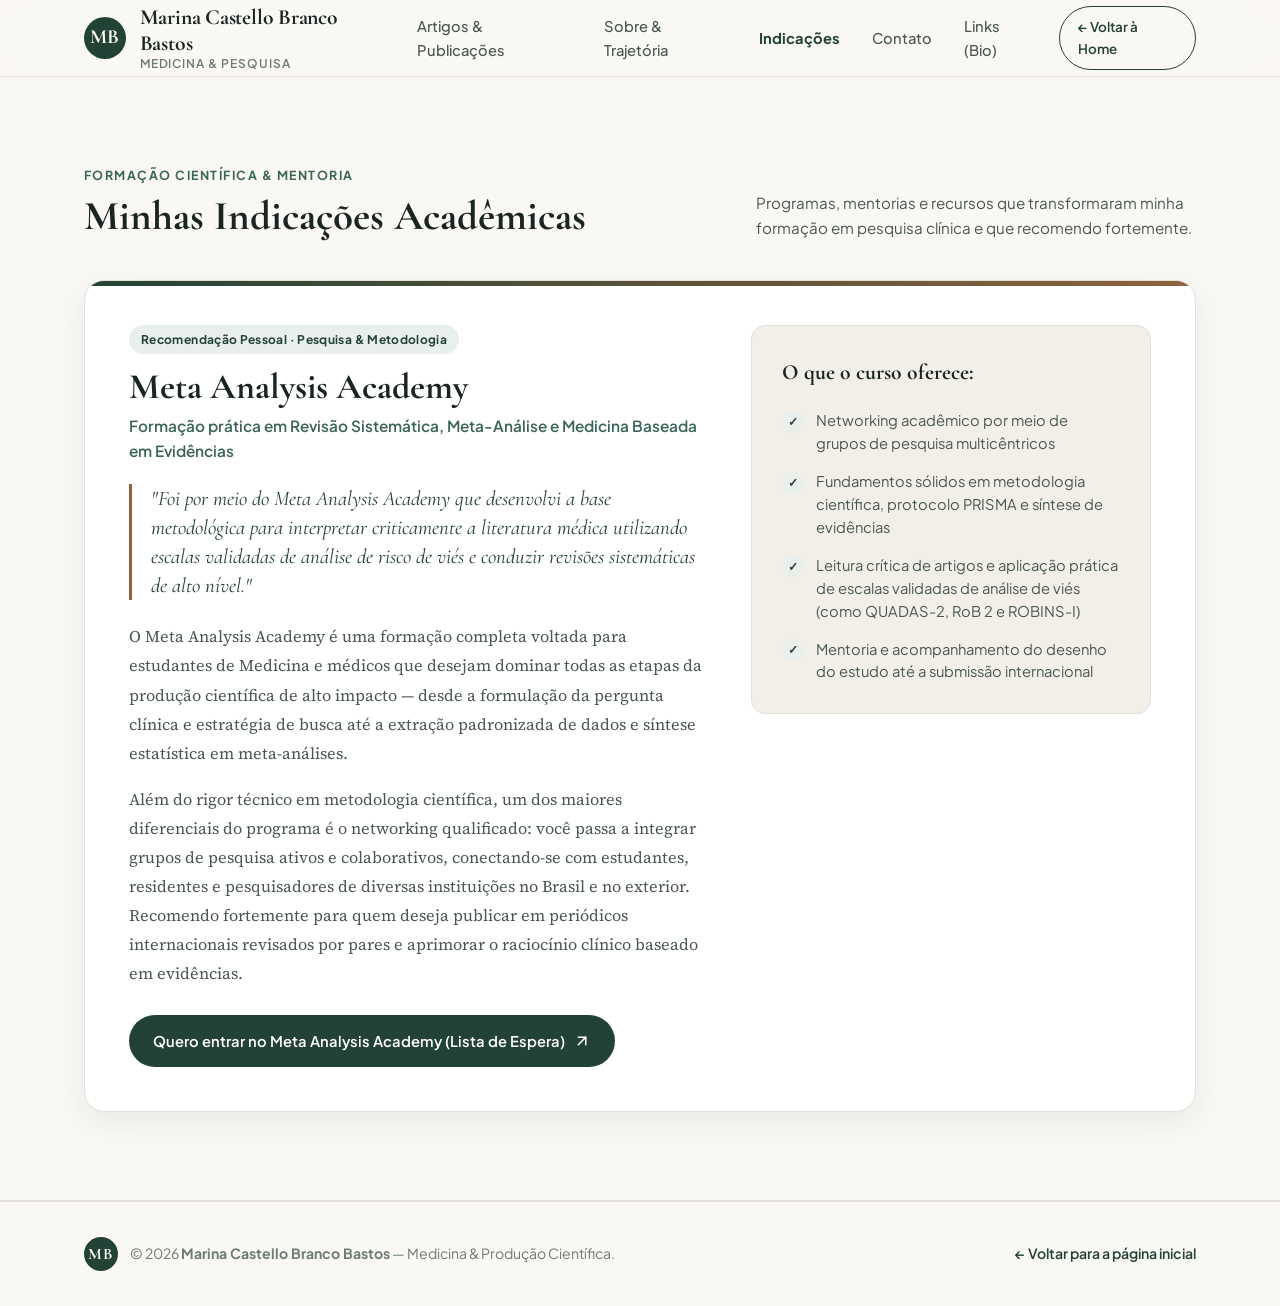
==== indicacoes.html @ cb15e03b "Adiciona Meta Analysis Academy no Linktree e aba de Indicacoes no site" ====
<!DOCTYPE html>
<html lang="pt-BR">
<head>
  <meta charset="UTF-8" />
  <meta name="viewport" content="width=device-width, initial-scale=1.0" />
  <title>Indicações Acadêmicas — Marina Castello Branco Bastos</title>
  <meta name="description" content="Indicações de cursos, grupos de pesquisa e formação em metodologia científica e meta-análise por Marina Castello Branco Bastos." />

  <link rel="preconnect" href="https://fonts.googleapis.com">
  <link rel="preconnect" href="https://fonts.gstatic.com" crossorigin>
  <link href="https://fonts.googleapis.com/css2?family=Cormorant+Garamond:ital,wght@0,500;0,600;0,700;1,400;1,600&family=Plus+Jakarta+Sans:wght@400;500;600;700&family=Source+Serif+4:ital,opsz,wght@0,8..60,400;0,8..60,600;1,8..60,400&display=swap" rel="stylesheet">

  <link rel="stylesheet" href="styles.css" />
</head>
<body>

  <!-- Barra de Navegação -->
  <header class="site-header" id="topo">
    <div class="container header-inner">
      <a href="index.html" class="brand" aria-label="Voltar ao Início">
        <span class="brand-monogram">MB</span>
        <div class="brand-text">
          <span class="brand-name">Marina Castello Branco Bastos</span>
          <span class="brand-role">Medicina & Pesquisa</span>
        </div>
      </a>

      <nav class="main-nav" aria-label="Navegação Principal">
        <a href="index.html#artigos" class="nav-link">Artigos & Publicações</a>
        <a href="index.html#sobre" class="nav-link">Sobre & Trajetória</a>
        <a href="indicacoes.html" class="nav-link" style="color: var(--accent-primary); font-weight: 700;">Indicações</a>
        <a href="index.html#contato" class="nav-link">Contato</a>
        <a href="links.html" class="nav-link">Links (Bio)</a>
      </nav>

      <div class="header-actions">
        <a href="index.html" class="btn btn-outline btn-sm">← Voltar à Home</a>
      </div>
    </div>
  </header>

  <main>
    <section class="recommendations-section section-padding" id="indicacoes">
      <div class="container">
        <div class="section-header">
          <div>
            <span class="section-kicker">Formação Científica & Mentoria</span>
            <h1 class="section-title">Minhas Indicações Acadêmicas</h1>
          </div>
          <p class="section-subtitle">
            Programas, mentorias e recursos que transformaram minha formação em pesquisa clínica e que recomendo fortemente.
          </p>
        </div>

        <div class="recommendations-list" id="lista-indicacoes">
          <!-- Preenchido via script.js -->
        </div>
      </div>
    </section>
  </main>

  <footer class="site-footer">
    <div class="container footer-inner">
      <div class="footer-left">
        <span class="brand-monogram brand-monogram-sm">MB</span>
        <p>© <span id="ano-atual">2026</span> <strong id="footer-nome">Marina Castello Branco Bastos</strong> — Medicina & Produção Científica.</p>
      </div>
      <div class="footer-right">
        <a href="index.html" class="back-to-top">← Voltar para a página inicial</a>
      </div>
    </div>
  </footer>

  <script src="dados.js"></script>
  <script src="script.js"></script>
</body>
</html>
---- styles.css ----
/* ============================================================================
   ESTILOS EDITORIAIS & ACADÊMICOS — MARINA BASTOS (MEDICINA)
   Paleta: Off-white papel, Verde-Sálvia Profundo, Bronze Suave e Tinta Carvão
   ============================================================================ */

:root {
  --bg-primary: #FAF8F5;
  --bg-secondary: #F2EFE9;
  --bg-card: #FFFFFF;
  --bg-accent-soft: #E9F0EC;

  --text-primary: #1A2420;
  --text-secondary: #4A5751;
  --text-muted: #6E7B75;

  --accent-primary: #234236;
  --accent-primary-hover: #182F26;
  --accent-sage: #3B6655;
  --accent-bronze: #8E633D;

  --border-subtle: #E3DFD7;
  --border-strong: #CEC8BC;

  --shadow-sm: 0 2px 8px rgba(26, 36, 32, 0.04);
  --shadow-md: 0 10px 30px rgba(26, 36, 32, 0.07);
  --shadow-lg: 0 20px 50px rgba(26, 36, 32, 0.12);

  --font-display: 'Cormorant Garamond', Georgia, serif;
  --font-serif: 'Source Serif 4', Georgia, serif;
  --font-sans: 'Plus Jakarta Sans', -apple-system, BlinkMacSystemFont, sans-serif;

  --radius-sm: 8px;
  --radius-md: 14px;
  --radius-lg: 20px;
}

* {
  box-sizing: border-box;
  margin: 0;
  padding: 0;
}

html {
  scroll-behavior: smooth;
  font-size: 16px;
}

body {
  background-color: var(--bg-primary);
  color: var(--text-primary);
  font-family: var(--font-sans);
  line-height: 1.65;
  -webkit-font-smoothing: antialiased;
}

.container {
  width: 100%;
  max-width: 1160px;
  margin: 0 auto;
  padding: 0 1.5rem;
}

.section-padding {
  padding: 5.5rem 0;
}

/* ============================================================================
   CABEÇALHO E NAVEGAÇÃO
   ============================================================================ */
.site-header {
  position: sticky;
  top: 0;
  z-index: 100;
  background: rgba(250, 248, 245, 0.88);
  backdrop-filter: blur(12px);
  border-bottom: 1px solid var(--border-subtle);
}

.header-inner {
  display: flex;
  align-items: center;
  justify-content: space-between;
  height: 76px;
  gap: 1.5rem;
}

.brand {
  display: flex;
  align-items: center;
  gap: 0.85rem;
  text-decoration: none;
  color: var(--text-primary);
}

.brand-monogram {
  width: 42px;
  height: 42px;
  border-radius: 50%;
  background-color: var(--accent-primary);
  color: #FAF8F5;
  font-family: var(--font-display);
  font-weight: 700;
  font-size: 1.25rem;
  letter-spacing: 0.04em;
  display: inline-flex;
  align-items: center;
  justify-content: center;
  flex-shrink: 0;
}

.brand-monogram-sm {
  width: 34px;
  height: 34px;
  font-size: 1rem;
}

.brand-text {
  display: flex;
  flex-direction: column;
  line-height: 1.2;
}

.brand-name {
  font-family: var(--font-display);
  font-size: 1.35rem;
  font-weight: 700;
  letter-spacing: -0.01em;
}

.brand-role {
  font-size: 0.75rem;
  text-transform: uppercase;
  letter-spacing: 0.08em;
  color: var(--text-muted);
  font-weight: 600;
}

.main-nav {
  display: flex;
  align-items: center;
  gap: 2rem;
}

.nav-link {
  text-decoration: none;
  color: var(--text-secondary);
  font-size: 0.92rem;
  font-weight: 500;
  transition: color 0.2s ease;
}

.nav-link:hover {
  color: var(--accent-primary);
}

/* ============================================================================
   BOTÕES
   ============================================================================ */
.btn {
  display: inline-flex;
  align-items: center;
  justify-content: center;
  gap: 0.5rem;
  font-family: var(--font-sans);
  font-size: 0.92rem;
  font-weight: 600;
  text-decoration: none;
  padding: 0.8rem 1.45rem;
  border-radius: 999px;
  transition: all 0.22s ease;
  cursor: pointer;
  border: 1px solid transparent;
}

.btn-sm {
  padding: 0.55rem 1.1rem;
  font-size: 0.84rem;
}

.btn-primary {
  background-color: var(--accent-primary);
  color: #FFFFFF;
}

.btn-primary:hover {
  background-color: var(--accent-primary-hover);
  transform: translateY(-1px);
  box-shadow: var(--shadow-sm);
}

.btn-secondary {
  background-color: var(--bg-secondary);
  color: var(--text-primary);
  border-color: var(--border-subtle);
}

.btn-secondary:hover {
  background-color: #E7E2D8;
}

.btn-outline {
  background-color: transparent;
  color: var(--accent-primary);
  border-color: var(--accent-primary);
}

.btn-outline:hover {
  background-color: var(--accent-primary);
  color: #FFFFFF;
}

/* ============================================================================
   SEÇÃO HERO
   ============================================================================ */
.hero-section {
  padding: 4.5rem 0 5rem;
  border-bottom: 1px solid var(--border-subtle);
  background: radial-gradient(circle at 85% 15%, rgba(59, 102, 85, 0.06) 0%, transparent 55%);
}

.hero-grid {
  display: grid;
  grid-template-columns: 1.2fr 0.95fr;
  gap: 3.5rem;
  align-items: center;
}

.eyebrow-badge {
  display: inline-flex;
  align-items: center;
  gap: 0.55rem;
  padding: 0.4rem 0.9rem;
  background-color: var(--bg-accent-soft);
  color: var(--accent-primary);
  border-radius: 999px;
  font-size: 0.8rem;
  font-weight: 600;
  letter-spacing: 0.03em;
  margin-bottom: 1.4rem;
}

.eyebrow-dot {
  width: 7px;
  height: 7px;
  border-radius: 50%;
  background-color: var(--accent-sage);
}

.hero-title {
  font-family: var(--font-display);
  font-size: clamp(2.5rem, 4.5vw, 3.7rem);
  font-weight: 600;
  line-height: 1.1;
  letter-spacing: -0.02em;
  color: var(--text-primary);
  margin-bottom: 1.35rem;
}

.serif-italic {
  font-style: italic;
  font-weight: 500;
  color: var(--accent-sage);
}

.hero-lead {
  font-family: var(--font-serif);
  font-size: 1.12rem;
  color: var(--text-secondary);
  line-height: 1.75;
  max-width: 600px;
  margin-bottom: 2rem;
}

.hero-cta-group {
  display: flex;
  flex-wrap: wrap;
  gap: 0.9rem;
  margin-bottom: 2.2rem;
}

.hero-quick-links {
  display: flex;
  flex-wrap: wrap;
  align-items: center;
  gap: 1.25rem;
  padding-top: 1.4rem;
  border-top: 1px solid var(--border-subtle);
}

.quick-link-item {
  display: inline-flex;
  align-items: center;
  gap: 0.4rem;
  font-size: 0.85rem;
  font-weight: 600;
  color: var(--text-secondary);
  text-decoration: none;
  transition: color 0.2s ease;
}

.quick-link-item:hover {
  color: var(--accent-primary);
}

/* Card de Artigo em Destaque no Hero */
.featured-card {
  background-color: var(--bg-card);
  border: 1px solid var(--border-subtle);
  border-radius: var(--radius-lg);
  padding: 2.1rem;
  box-shadow: var(--shadow-md);
  position: relative;
  overflow: hidden;
}

.featured-card::before {
  content: "";
  position: absolute;
  top: 0;
  left: 0;
  width: 100%;
  height: 5px;
  background: linear-gradient(90deg, var(--accent-primary), var(--accent-bronze));
}

.featured-label {
  display: inline-flex;
  align-items: center;
  gap: 0.4rem;
  font-size: 0.74rem;
  text-transform: uppercase;
  letter-spacing: 0.1em;
  font-weight: 700;
  color: var(--accent-bronze);
  margin-bottom: 0.85rem;
}

.featured-title {
  font-family: var(--font-display);
  font-size: 1.65rem;
  font-weight: 700;
  line-height: 1.25;
  color: var(--text-primary);
  margin-bottom: 0.8rem;
}

.featured-excerpt {
  font-size: 0.94rem;
  color: var(--text-secondary);
  line-height: 1.65;
  margin-bottom: 1.35rem;
}

.featured-meta {
  display: flex;
  align-items: center;
  justify-content: space-between;
  flex-wrap: wrap;
  gap: 0.75rem;
  padding-top: 1.1rem;
  border-top: 1px solid var(--border-subtle);
  font-size: 0.82rem;
  color: var(--text-muted);
}

/* ============================================================================
   SEÇÃO DE ARTIGOS & PUBLICAÇÕES
   ============================================================================ */
.section-header {
  display: flex;
  justify-content: space-between;
  align-items: flex-end;
  flex-wrap: wrap;
  gap: 1.5rem;
  margin-bottom: 2.5rem;
}

.section-kicker {
  display: block;
  font-size: 0.78rem;
  text-transform: uppercase;
  letter-spacing: 0.12em;
  font-weight: 700;
  color: var(--accent-sage);
  margin-bottom: 0.45rem;
}

.section-title {
  font-family: var(--font-display);
  font-size: clamp(2rem, 3.2vw, 2.65rem);
  font-weight: 700;
  line-height: 1.15;
  color: var(--text-primary);
}

.section-subtitle {
  max-width: 440px;
  font-size: 0.95rem;
  color: var(--text-secondary);
}

.articles-toolbar {
  display: flex;
  justify-content: space-between;
  align-items: center;
  flex-wrap: wrap;
  gap: 1rem;
  margin-bottom: 1.25rem;
  padding: 1rem 1.25rem;
  background-color: var(--bg-secondary);
  border-radius: var(--radius-md);
  border: 1px solid var(--border-subtle);
}

.category-filters {
  display: flex;
  flex-wrap: wrap;
  gap: 0.5rem;
}

.filter-btn {
  background: transparent;
  border: 1px solid transparent;
  padding: 0.48rem 1rem;
  border-radius: 999px;
  font-family: var(--font-sans);
  font-size: 0.85rem;
  font-weight: 600;
  color: var(--text-secondary);
  cursor: pointer;
  transition: all 0.2s ease;
}

.filter-btn:hover {
  color: var(--text-primary);
  background-color: rgba(255, 255, 255, 0.6);
}

.filter-btn.active {
  background-color: var(--accent-primary);
  color: #FFFFFF;
}

.search-box {
  position: relative;
  flex: 1;
  min-width: 240px;
  max-width: 340px;
}

.search-icon {
  position: absolute;
  left: 0.95rem;
  top: 50%;
  transform: translateY(-50%);
  color: var(--text-muted);
  pointer-events: none;
}

.search-box input {
  width: 100%;
  padding: 0.6rem 1rem 0.6rem 2.55rem;
  border-radius: 999px;
  border: 1px solid var(--border-strong);
  background-color: var(--bg-card);
  font-family: var(--font-sans);
  font-size: 0.88rem;
  color: var(--text-primary);
  outline: none;
  transition: border-color 0.2s ease, box-shadow 0.2s ease;
}

.search-box input:focus {
  border-color: var(--accent-primary);
  box-shadow: 0 0 0 3px rgba(35, 66, 54, 0.12);
}

.articles-meta-bar {
  font-size: 0.85rem;
  color: var(--text-muted);
  margin-bottom: 1.5rem;
  font-weight: 500;
}

.articles-grid {
  display: grid;
  grid-template-columns: repeat(auto-fill, minmax(330px, 1fr));
  gap: 1.75rem;
}

.article-card {
  background-color: var(--bg-card);
  border: 1px solid var(--border-subtle);
  border-radius: var(--radius-md);
  padding: 1.85rem;
  display: flex;
  flex-direction: column;
  justify-content: space-between;
  transition: transform 0.24s ease, box-shadow 0.24s ease, border-color 0.24s ease;
}

.article-card:hover {
  transform: translateY(-4px);
  box-shadow: var(--shadow-md);
  border-color: var(--border-strong);
}

.card-top-meta {
  display: flex;
  align-items: center;
  justify-content: space-between;
  gap: 0.75rem;
  margin-bottom: 1rem;
}

.badge-category {
  display: inline-block;
  padding: 0.28rem 0.75rem;
  border-radius: 999px;
  background-color: var(--bg-accent-soft);
  color: var(--accent-primary);
  font-size: 0.75rem;
  font-weight: 700;
  letter-spacing: 0.03em;
}

.card-date {
  font-size: 0.8rem;
  color: var(--text-muted);
  font-weight: 500;
}

.card-title {
  font-family: var(--font-display);
  font-size: 1.48rem;
  font-weight: 700;
  line-height: 1.28;
  color: var(--text-primary);
  margin-bottom: 0.65rem;
  cursor: pointer;
  transition: color 0.2s ease;
}

.card-title:hover {
  color: var(--accent-sage);
}

.card-venue {
  font-size: 0.8rem;
  font-weight: 600;
  color: var(--accent-bronze);
  margin-bottom: 0.8rem;
}

.card-summary {
  font-size: 0.92rem;
  color: var(--text-secondary);
  line-height: 1.65;
  margin-bottom: 1.25rem;
}

.card-keywords {
  display: flex;
  flex-wrap: wrap;
  gap: 0.4rem;
  margin-bottom: 1.4rem;
}

.keyword-tag {
  font-size: 0.74rem;
  padding: 0.2rem 0.6rem;
  background-color: var(--bg-primary);
  border: 1px solid var(--border-subtle);
  border-radius: 6px;
  color: var(--text-secondary);
}

.card-footer {
  display: flex;
  align-items: center;
  justify-content: space-between;
  padding-top: 1.1rem;
  border-top: 1px solid var(--border-subtle);
  gap: 0.75rem;
}

.btn-read-article {
  background: none;
  border: none;
  font-family: var(--font-sans);
  font-size: 0.88rem;
  font-weight: 700;
  color: var(--accent-primary);
  display: inline-flex;
  align-items: center;
  gap: 0.4rem;
  cursor: pointer;
  padding: 0;
  transition: gap 0.2s ease;
}

.btn-read-article:hover {
  gap: 0.65rem;
}

.empty-state {
  grid-column: 1 / -1;
  text-align: center;
  padding: 3.5rem 1.5rem;
  background-color: var(--bg-secondary);
  border-radius: var(--radius-md);
  color: var(--text-secondary);
}

/* ============================================================================
   SEÇÃO SOBRE MIM & TRAJETÓRIA
   ============================================================================ */
.about-section {
  background-color: var(--bg-secondary);
  border-top: 1px solid var(--border-subtle);
  border-bottom: 1px solid var(--border-subtle);
}

.about-grid {
  display: grid;
  grid-template-columns: 1.1fr 0.9fr;
  gap: 3.5rem;
  align-items: start;
}

.editorial-quote {
  font-family: var(--font-display);
  font-style: italic;
  font-size: 1.45rem;
  line-height: 1.4;
  color: var(--accent-primary);
  border-left: 3px solid var(--accent-bronze);
  padding-left: 1.2rem;
  margin: 1.5rem 0;
}

.about-text p {
  font-family: var(--font-serif);
  font-size: 1.04rem;
  color: var(--text-secondary);
  line-height: 1.8;
  margin-bottom: 1.15rem;
}

.interests-block {
  margin-top: 2rem;
}

.subsection-title {
  font-size: 0.85rem;
  text-transform: uppercase;
  letter-spacing: 0.08em;
  color: var(--text-muted);
  margin-bottom: 0.9rem;
}

.tags-cloud {
  display: flex;
  flex-wrap: wrap;
  gap: 0.55rem;
}

.interest-pill {
  padding: 0.45rem 0.95rem;
  background-color: var(--bg-card);
  border: 1px solid var(--border-subtle);
  border-radius: 999px;
  font-size: 0.85rem;
  font-weight: 600;
  color: var(--text-primary);
}

.timeline-card {
  background-color: var(--bg-card);
  border: 1px solid var(--border-subtle);
  border-radius: var(--radius-lg);
  padding: 2.2rem;
  box-shadow: var(--shadow-sm);
}

.timeline-heading {
  display: flex;
  align-items: center;
  gap: 0.65rem;
  font-family: var(--font-display);
  font-size: 1.55rem;
  font-weight: 700;
  margin-bottom: 1.75rem;
  color: var(--text-primary);
}

.timeline-list {
  display: flex;
  flex-direction: column;
  gap: 1.6rem;
  position: relative;
}

.timeline-item {
  position: relative;
  padding-left: 1.35rem;
  border-left: 2px solid var(--border-strong);
}

.timeline-period {
  display: inline-block;
  font-size: 0.75rem;
  font-weight: 700;
  text-transform: uppercase;
  letter-spacing: 0.08em;
  color: var(--accent-bronze);
  margin-bottom: 0.25rem;
}

.timeline-role {
  font-size: 1.05rem;
  font-weight: 700;
  color: var(--text-primary);
}

.timeline-inst {
  font-size: 0.86rem;
  font-weight: 600;
  color: var(--accent-sage);
  margin-bottom: 0.4rem;
}

.timeline-desc {
  font-size: 0.9rem;
  color: var(--text-secondary);
  line-height: 1.6;
}

/* ============================================================================
   SEÇÃO DE INDICAÇÕES ACADÊMICAS
   ============================================================================ */
.recommendations-section {
  background-color: var(--bg-primary);
  border-bottom: 1px solid var(--border-subtle);
}

.recommendation-card {
  background-color: var(--bg-card);
  border: 1px solid var(--border-subtle);
  border-radius: var(--radius-lg);
  padding: 2.75rem;
  box-shadow: var(--shadow-md);
  position: relative;
  overflow: hidden;
}

.recommendation-card::before {
  content: "";
  position: absolute;
  top: 0;
  left: 0;
  width: 100%;
  height: 5px;
  background: linear-gradient(90deg, var(--accent-primary), var(--accent-bronze));
}

.recommendation-grid {
  display: grid;
  grid-template-columns: 1.3fr 0.9fr;
  gap: 2.75rem;
  align-items: start;
}

.recommendation-title {
  font-family: var(--font-display);
  font-size: clamp(1.85rem, 2.8vw, 2.4rem);
  font-weight: 700;
  line-height: 1.15;
  color: var(--text-primary);
  margin: 0.75rem 0 0.35rem;
}

.recommendation-subtitle {
  font-size: 0.96rem;
  font-weight: 600;
  color: var(--accent-sage);
  margin-bottom: 1.25rem;
}

.recommendation-quote {
  font-size: 1.3rem;
  margin: 1.25rem 0 1.4rem;
}

.recommendation-prose p {
  font-family: var(--font-serif);
  font-size: 1.02rem;
  color: var(--text-secondary);
  line-height: 1.78;
  margin-bottom: 1.1rem;
}

.recommendation-cta {
  margin-top: 1.65rem;
}

.recommendation-highlights {
  background-color: var(--bg-secondary);
  border: 1px solid var(--border-subtle);
  border-radius: var(--radius-md);
  padding: 1.85rem;
}

.highlights-heading {
  font-family: var(--font-display);
  font-size: 1.35rem;
  font-weight: 700;
  color: var(--text-primary);
  margin-bottom: 1.15rem;
}

.highlights-list {
  list-style: none;
  display: flex;
  flex-direction: column;
  gap: 0.95rem;
}

.highlight-item {
  display: flex;
  align-items: flex-start;
  gap: 0.75rem;
  font-size: 0.92rem;
  color: var(--text-secondary);
  line-height: 1.55;
}

.highlight-check {
  width: 22px;
  height: 22px;
  border-radius: 50%;
  background-color: var(--bg-accent-soft);
  color: var(--accent-primary);
  font-size: 0.78rem;
  font-weight: 700;
  display: inline-flex;
  align-items: center;
  justify-content: center;
  flex-shrink: 0;
  margin-top: 0.1rem;
}

/* ============================================================================
   SEÇÃO DE CONTATO
   ============================================================================ */
.contact-box {
  background-color: var(--accent-primary);
  color: #FAF8F5;
  border-radius: var(--radius-lg);
  padding: 3.5rem;
  display: grid;
  grid-template-columns: 1.1fr 0.9fr;
  gap: 2.5rem;
  align-items: center;
}

.contact-box .section-kicker {
  color: #B8D4C8;
}

.contact-box .section-title {
  color: #FFFFFF;
  margin-bottom: 1rem;
}

.contact-description {
  color: #DCE8E2;
  font-size: 1rem;
  line-height: 1.7;
}

.contact-links-grid {
  display: grid;
  grid-template-columns: repeat(auto-fit, minmax(180px, 1fr));
  gap: 0.9rem;
}

.contact-card-link {
  display: flex;
  flex-direction: column;
  padding: 1.15rem 1.25rem;
  background-color: rgba(255, 255, 255, 0.08);
  border: 1px solid rgba(255, 255, 255, 0.16);
  border-radius: var(--radius-sm);
  color: #FFFFFF;
  text-decoration: none;
  transition: background-color 0.2s ease, transform 0.2s ease;
}

.contact-card-link:hover {
  background-color: rgba(255, 255, 255, 0.15);
  transform: translateY(-2px);
}

.contact-card-label {
  font-size: 0.75rem;
  text-transform: uppercase;
  letter-spacing: 0.08em;
  color: #B8D4C8;
  margin-bottom: 0.25rem;
}

.contact-card-value {
  font-size: 0.95rem;
  font-weight: 600;
}

/* ============================================================================
   RODAPÉ
   ============================================================================ */
.site-footer {
  padding: 2.2rem 0;
  border-top: 1px solid var(--border-subtle);
  font-size: 0.88rem;
  color: var(--text-muted);
}

.footer-inner {
  display: flex;
  align-items: center;
  justify-content: space-between;
  flex-wrap: wrap;
  gap: 1rem;
}

.footer-left {
  display: flex;
  align-items: center;
  gap: 0.75rem;
}

.back-to-top {
  color: var(--accent-primary);
  text-decoration: none;
  font-weight: 600;
}

/* ============================================================================
   MODAL DE LEITURA DO ARTIGO
   ============================================================================ */
.article-modal-backdrop {
  position: fixed;
  inset: 0;
  z-index: 200;
  background-color: rgba(20, 28, 25, 0.62);
  backdrop-filter: blur(5px);
  display: flex;
  align-items: center;
  justify-content: center;
  padding: 1.5rem;
  opacity: 0;
  pointer-events: none;
  transition: opacity 0.25s ease;
}

.article-modal-backdrop.open {
  opacity: 1;
  pointer-events: auto;
}

.article-modal-container {
  background-color: var(--bg-primary);
  width: 100%;
  max-width: 820px;
  max-height: 90vh;
  border-radius: var(--radius-lg);
  box-shadow: var(--shadow-lg);
  border: 1px solid var(--border-subtle);
  display: flex;
  flex-direction: column;
  overflow: hidden;
}

.modal-topbar {
  display: flex;
  align-items: center;
  justify-content: space-between;
  padding: 1rem 1.75rem;
  background-color: var(--bg-card);
  border-bottom: 1px solid var(--border-subtle);
  gap: 1rem;
}

.modal-topbar-meta {
  display: flex;
  align-items: center;
  gap: 0.75rem;
}

.modal-reading-time {
  font-size: 0.82rem;
  color: var(--text-muted);
}

.modal-topbar-actions {
  display: flex;
  align-items: center;
  gap: 0.5rem;
}

.btn-icon-action {
  display: inline-flex;
  align-items: center;
  gap: 0.4rem;
  padding: 0.45rem 0.85rem;
  border-radius: 6px;
  border: 1px solid var(--border-subtle);
  background-color: var(--bg-primary);
  color: var(--text-secondary);
  font-family: var(--font-sans);
  font-size: 0.8rem;
  font-weight: 600;
  cursor: pointer;
  transition: all 0.2s ease;
}

.btn-icon-action:hover {
  border-color: var(--accent-primary);
  color: var(--accent-primary);
}

.btn-close-modal {
  width: 34px;
  height: 34px;
  border-radius: 50%;
  border: none;
  background-color: var(--bg-secondary);
  color: var(--text-primary);
  font-size: 1rem;
  cursor: pointer;
  display: inline-flex;
  align-items: center;
  justify-content: center;
}

.btn-close-modal:hover {
  background-color: #E2DDD3;
}

.modal-article-body {
  padding: 2.5rem 3rem;
  overflow-y: auto;
}

.modal-journal {
  font-size: 0.82rem;
  text-transform: uppercase;
  letter-spacing: 0.08em;
  font-weight: 700;
  color: var(--accent-bronze);
  margin-bottom: 0.5rem;
}

.modal-title {
  font-family: var(--font-display);
  font-size: clamp(1.8rem, 3vw, 2.35rem);
  font-weight: 700;
  line-height: 1.2;
  color: var(--text-primary);
  margin-bottom: 0.75rem;
}

.modal-authors {
  font-size: 0.92rem;
  font-weight: 600;
  color: var(--accent-sage);
  margin-bottom: 1rem;
}

.modal-keywords {
  display: flex;
  flex-wrap: wrap;
  gap: 0.4rem;
  margin-bottom: 1.75rem;
}

.modal-abstract-box {
  background-color: var(--bg-secondary);
  border-left: 3px solid var(--accent-primary);
  padding: 1.15rem 1.35rem;
  border-radius: 0 var(--radius-sm) var(--radius-sm) 0;
  margin-bottom: 2rem;
  font-size: 0.93rem;
  color: var(--text-secondary);
}

.modal-abstract-box strong {
  display: block;
  text-transform: uppercase;
  font-size: 0.75rem;
  letter-spacing: 0.08em;
  color: var(--text-primary);
  margin-bottom: 0.35rem;
}

.modal-content-prose {
  font-family: var(--font-serif);
  font-size: 1.08rem;
  line-height: 1.85;
  color: var(--text-primary);
}

.modal-content-prose h3 {
  font-family: var(--font-display);
  font-size: 1.55rem;
  font-weight: 700;
  color: var(--text-primary);
  margin: 1.85rem 0 0.65rem;
}

.modal-content-prose p {
  margin-bottom: 1.15rem;
}

.modal-content-prose ul {
  margin: 0.75rem 0 1.25rem 1.5rem;
}

.modal-content-prose li {
  margin-bottom: 0.5rem;
}

.modal-content-prose blockquote {
  font-family: var(--font-display);
  font-style: italic;
  font-size: 1.35rem;
  line-height: 1.45;
  color: var(--accent-primary);
  border-left: 3px solid var(--accent-bronze);
  padding-left: 1.2rem;
  margin: 1.6rem 0;
}

.modal-article-footer {
  margin-top: 2.5rem;
  padding-top: 1.5rem;
  border-top: 1px solid var(--border-subtle);
}

.citation-box {
  background-color: var(--bg-card);
  border: 1px solid var(--border-subtle);
  border-radius: var(--radius-sm);
  padding: 1rem 1.25rem;
  margin-bottom: 1rem;
}

.citation-label {
  display: block;
  font-size: 0.74rem;
  text-transform: uppercase;
  letter-spacing: 0.08em;
  font-weight: 700;
  color: var(--text-muted);
  margin-bottom: 0.3rem;
}

.citation-text {
  font-size: 0.86rem;
  color: var(--text-secondary);
  font-family: var(--font-serif);
}

/* ============================================================================
   RESPONSIVIDADE
   ============================================================================ */
@media (max-width: 920px) {
  .hero-grid,
  .about-grid,
  .recommendation-grid,
  .contact-box {
    grid-template-columns: 1fr;
    gap: 2.25rem;
  }

  .recommendation-card {
    padding: 1.85rem 1.5rem;
  }

  .main-nav {
    display: none;
  }

  .contact-box {
    padding: 2.25rem 1.75rem;
  }

  .modal-article-body {
    padding: 1.75rem 1.5rem;
  }
}

@media print {
  body * {
    visibility: hidden;
  }
  .article-modal-backdrop,
  .article-modal-container,
  .modal-article-body,
  .modal-article-body * {
    visibility: visible;
  }
  .article-modal-backdrop {
    position: absolute;
    inset: 0;
    background: #FFFFFF;
    padding: 0;
  }
  .article-modal-container {
    max-height: none;
    box-shadow: none;
    border: none;
  }
  .modal-topbar {
    display: none;
  }
}
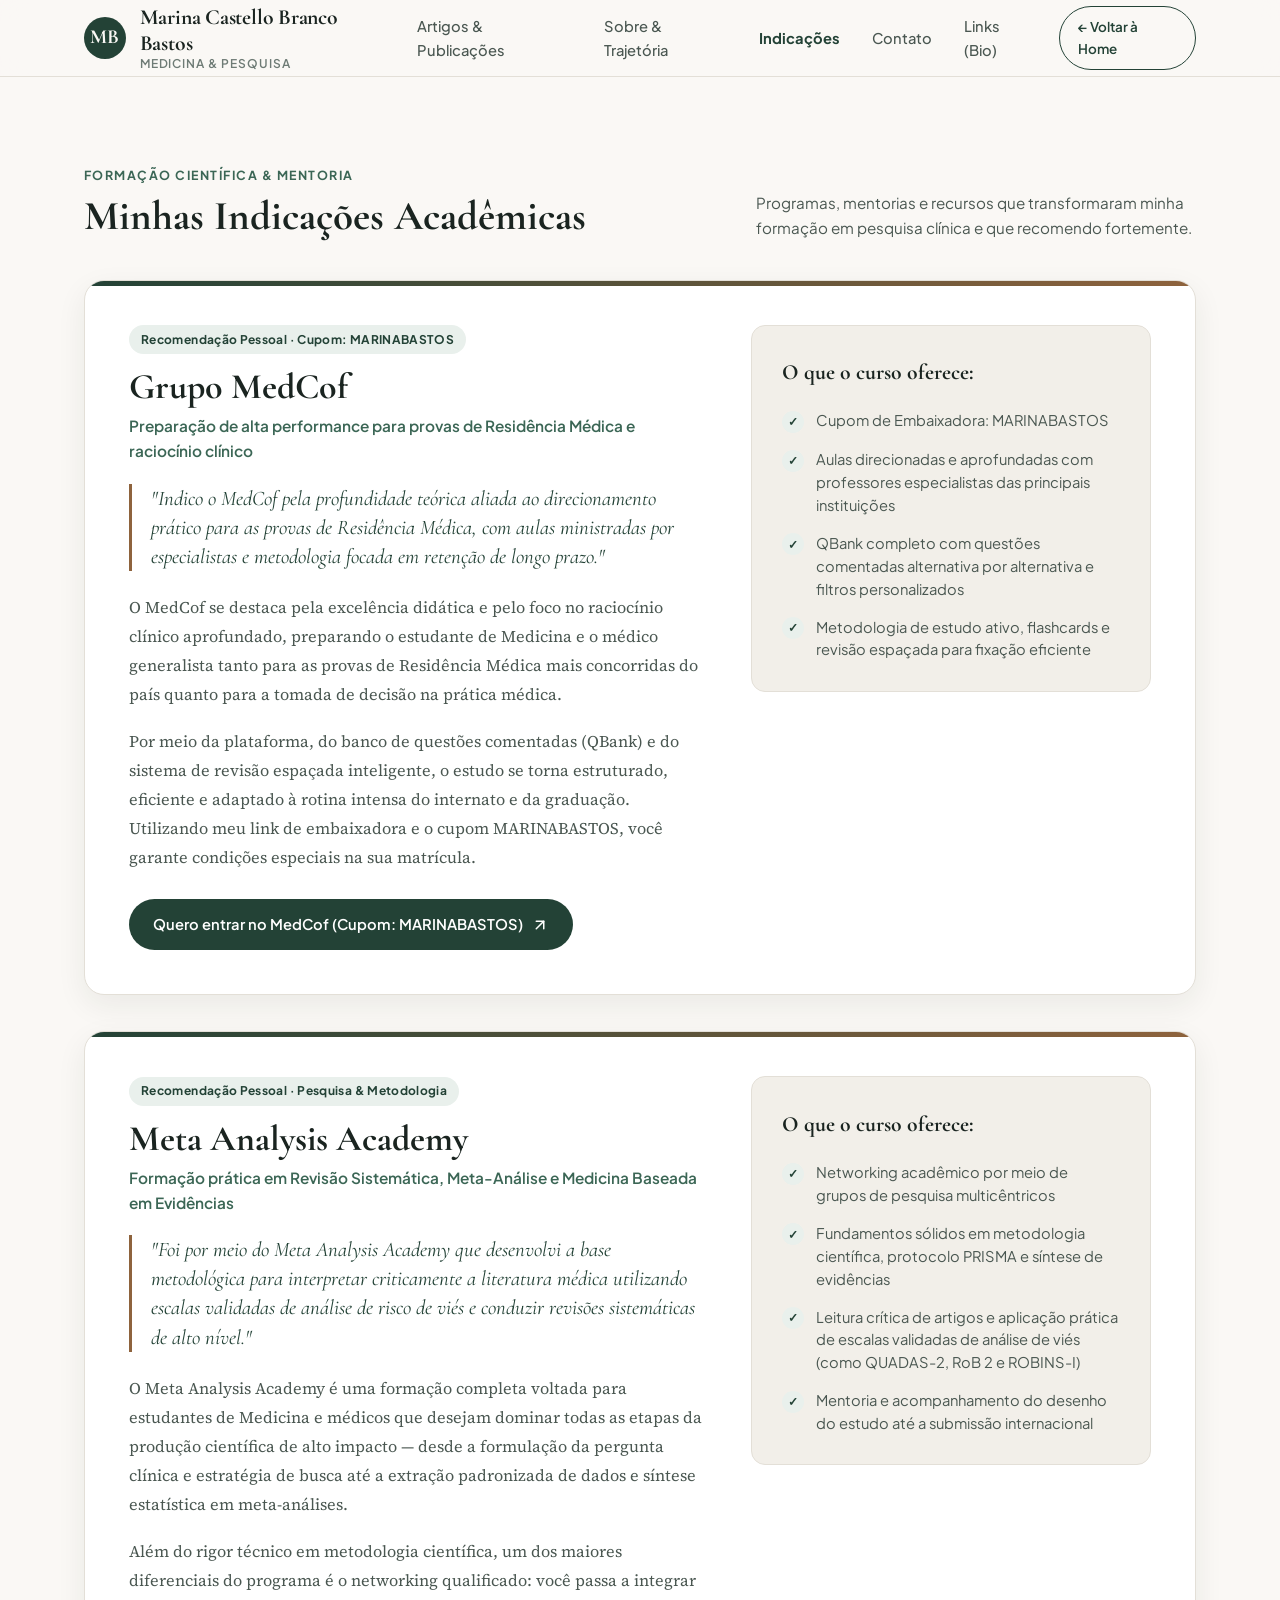
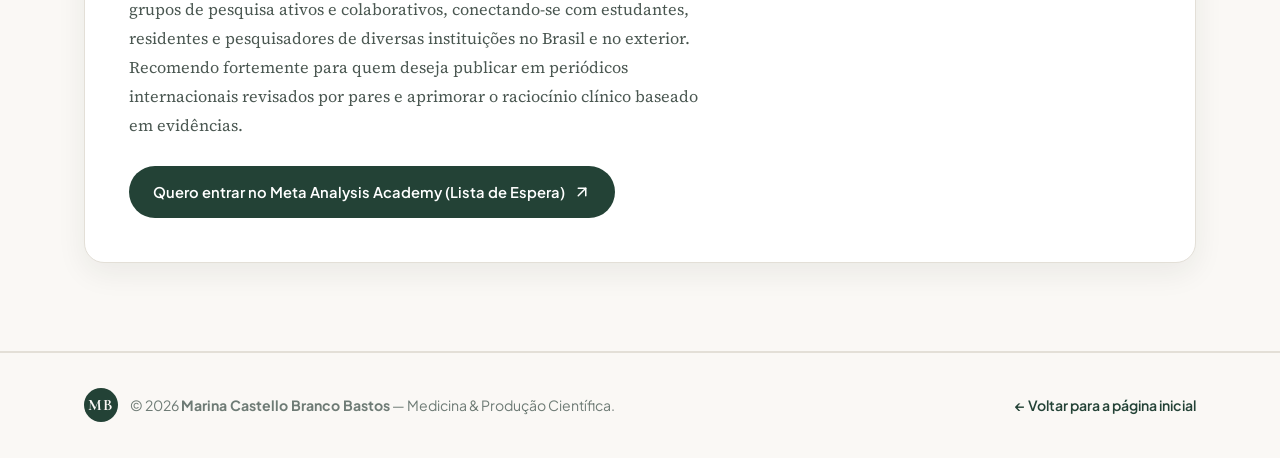
==== commit 8492e3e2: "Forca atualizacao de cache (cache-busting) no dados.js, script.js e index.html" ====
--- a/indicacoes.html
+++ b/indicacoes.html
@@ -10,7 +10,7 @@
   <link rel="preconnect" href="https://fonts.gstatic.com" crossorigin>
   <link href="https://fonts.googleapis.com/css2?family=Cormorant+Garamond:ital,wght@0,500;0,600;0,700;1,400;1,600&family=Plus+Jakarta+Sans:wght@400;500;600;700&family=Source+Serif+4:ital,opsz,wght@0,8..60,400;0,8..60,600;1,8..60,400&display=swap" rel="stylesheet">
 
-  <link rel="stylesheet" href="styles.css" />
+  <link rel="stylesheet" href="styles.css?v=20261112b" />
 </head>
 <body>
 
@@ -71,7 +71,7 @@
     </div>
   </footer>
 
-  <script src="dados.js"></script>
-  <script src="script.js"></script>
+  <script src="dados.js?v=20261112b"></script>
+  <script src="script.js?v=20261112b"></script>
 </body>
 </html>
--- a/styles.css
+++ b/styles.css
@@ -742,6 +742,12 @@
 .recommendations-section {
   background-color: var(--bg-primary);
   border-bottom: 1px solid var(--border-subtle);
+}
+
+.recommendations-list {
+  display: flex;
+  flex-direction: column;
+  gap: 2.25rem;
 }
 
 .recommendation-card {
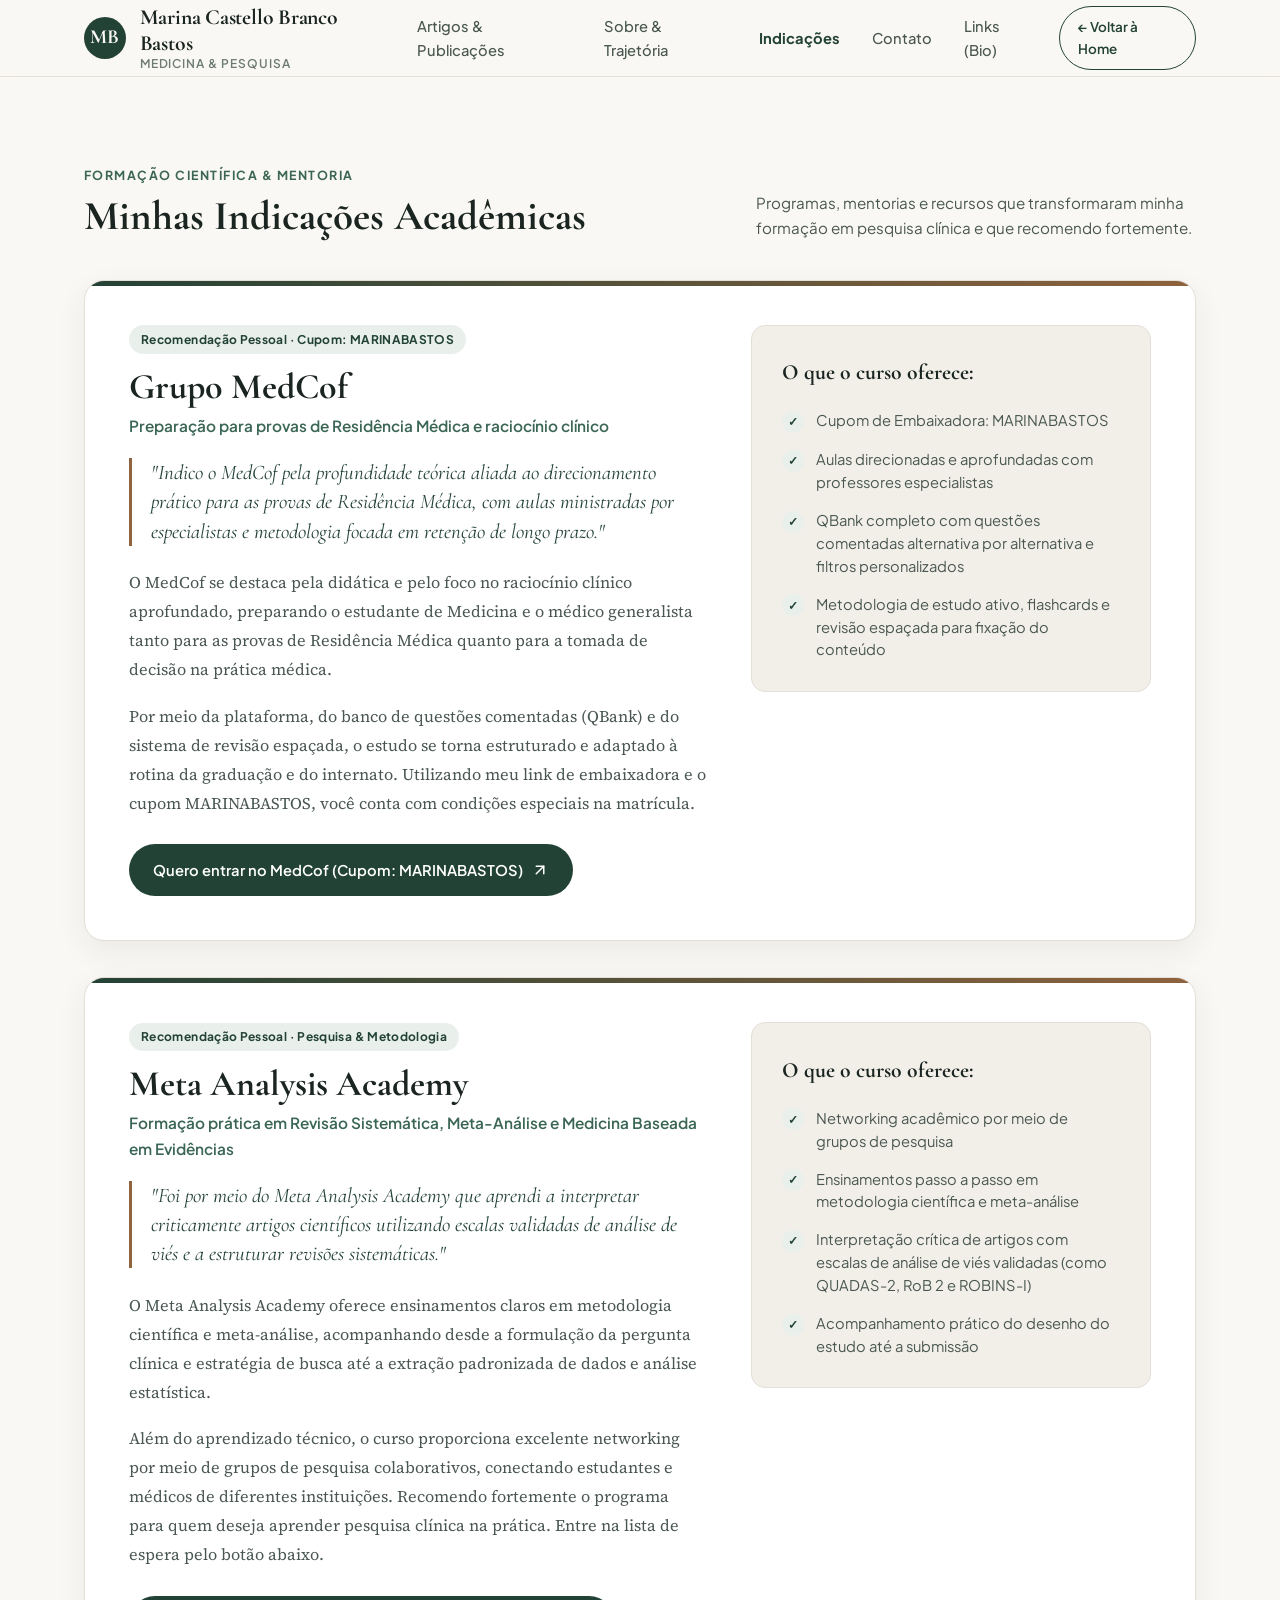
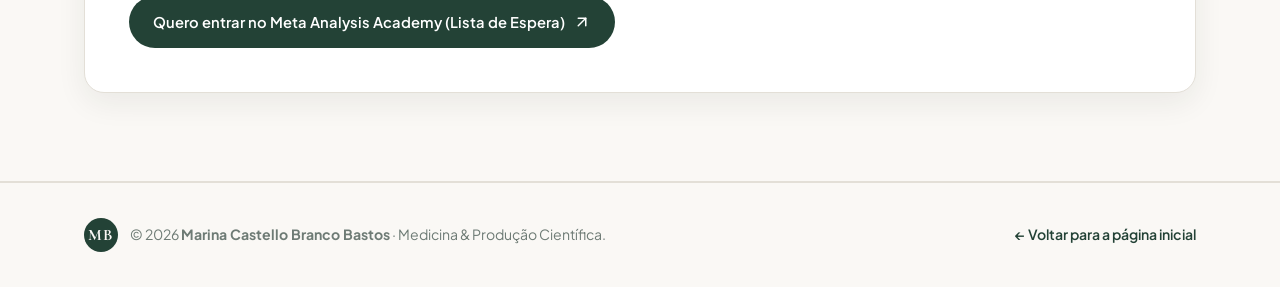
==== commit 85381b3c: "Remove travessoes de todo o site e torna o texto sobre Portugal e Australia mais sobrio e natural" ====
--- a/indicacoes.html
+++ b/indicacoes.html
@@ -3,14 +3,14 @@
 <head>
   <meta charset="UTF-8" />
   <meta name="viewport" content="width=device-width, initial-scale=1.0" />
-  <title>Indicações Acadêmicas — Marina Castello Branco Bastos</title>
+  <title>Indicações Acadêmicas | Marina Castello Branco Bastos</title>
   <meta name="description" content="Indicações de cursos, grupos de pesquisa e formação em metodologia científica e meta-análise por Marina Castello Branco Bastos." />
 
   <link rel="preconnect" href="https://fonts.googleapis.com">
   <link rel="preconnect" href="https://fonts.gstatic.com" crossorigin>
   <link href="https://fonts.googleapis.com/css2?family=Cormorant+Garamond:ital,wght@0,500;0,600;0,700;1,400;1,600&family=Plus+Jakarta+Sans:wght@400;500;600;700&family=Source+Serif+4:ital,opsz,wght@0,8..60,400;0,8..60,600;1,8..60,400&display=swap" rel="stylesheet">
 
-  <link rel="stylesheet" href="styles.css?v=20261112b" />
+  <link rel="stylesheet" href="styles.css?v=20261112c" />
 </head>
 <body>
 
@@ -63,7 +63,7 @@
     <div class="container footer-inner">
       <div class="footer-left">
         <span class="brand-monogram brand-monogram-sm">MB</span>
-        <p>© <span id="ano-atual">2026</span> <strong id="footer-nome">Marina Castello Branco Bastos</strong> — Medicina & Produção Científica.</p>
+        <p>© <span id="ano-atual">2026</span> <strong id="footer-nome">Marina Castello Branco Bastos</strong> · Medicina & Produção Científica.</p>
       </div>
       <div class="footer-right">
         <a href="index.html" class="back-to-top">← Voltar para a página inicial</a>
@@ -71,7 +71,7 @@
     </div>
   </footer>
 
-  <script src="dados.js?v=20261112b"></script>
-  <script src="script.js?v=20261112b"></script>
+  <script src="dados.js?v=20261112c"></script>
+  <script src="script.js?v=20261112c"></script>
 </body>
 </html>
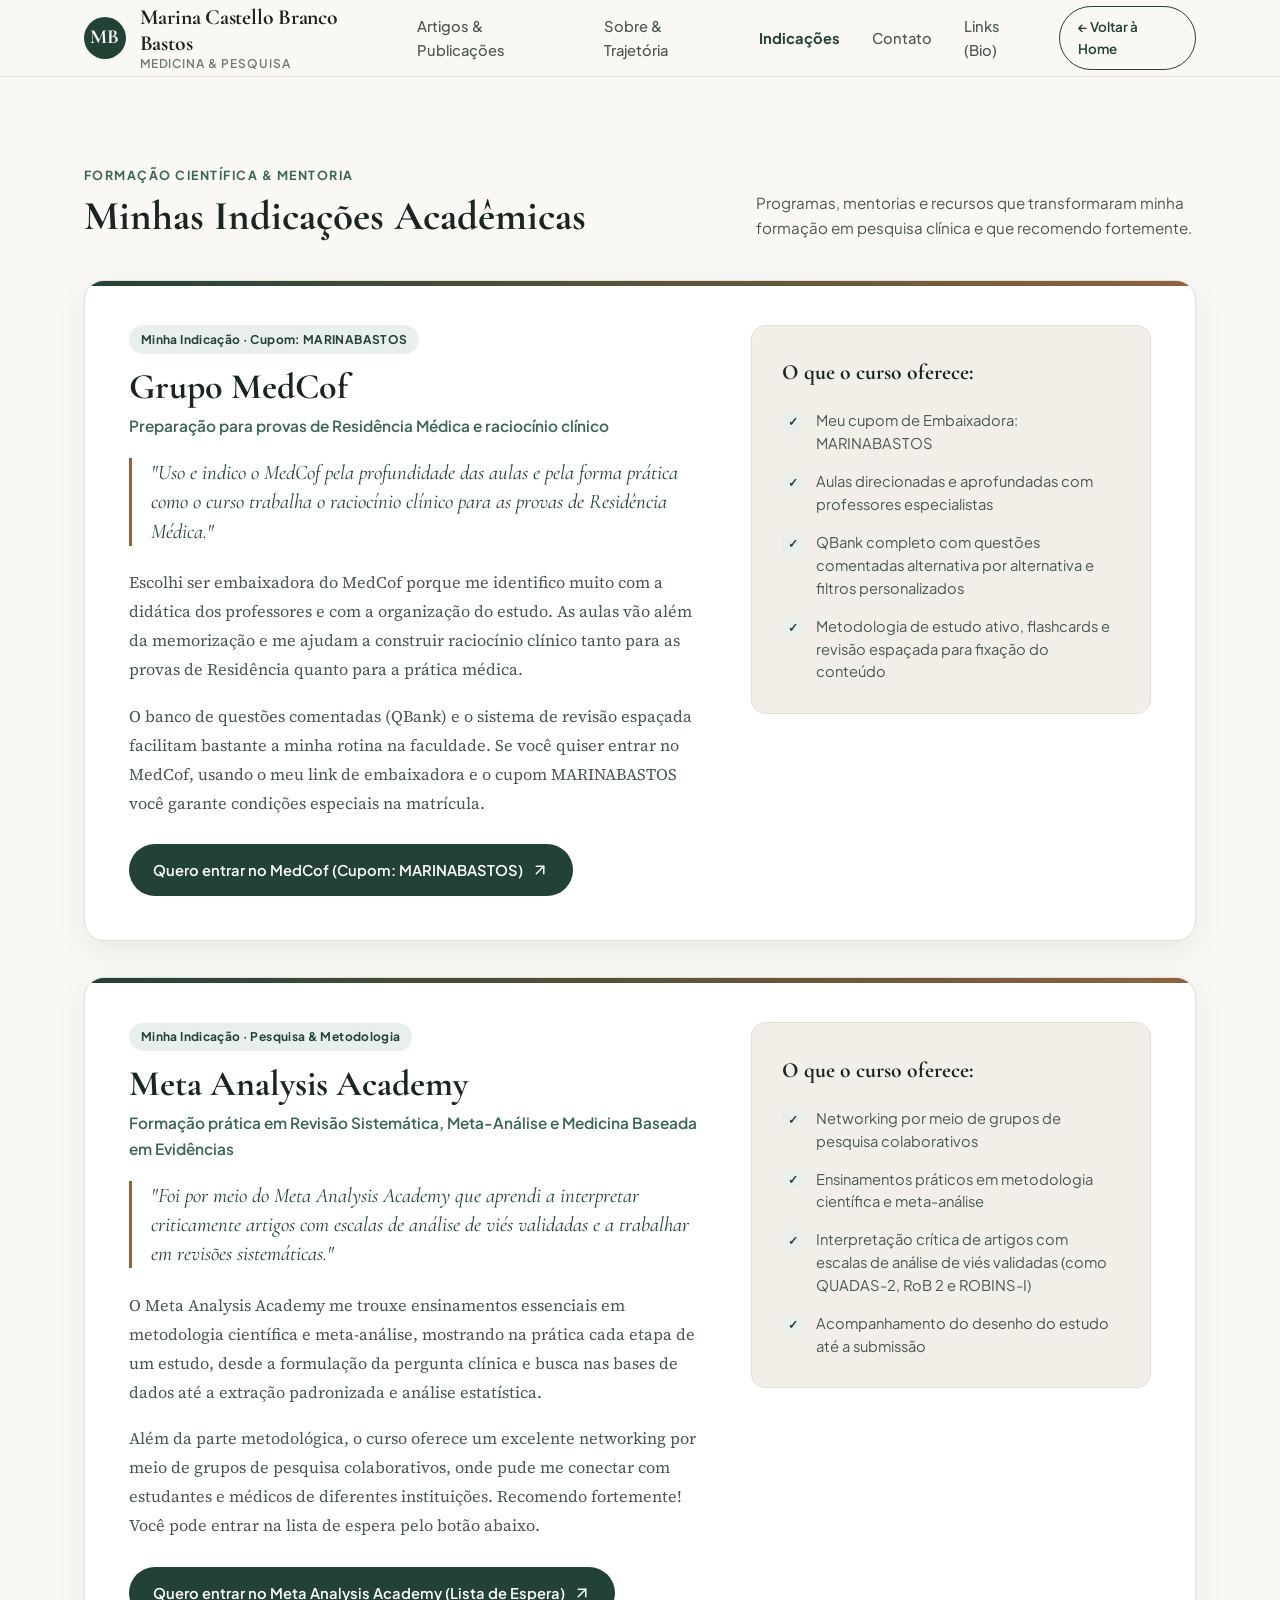
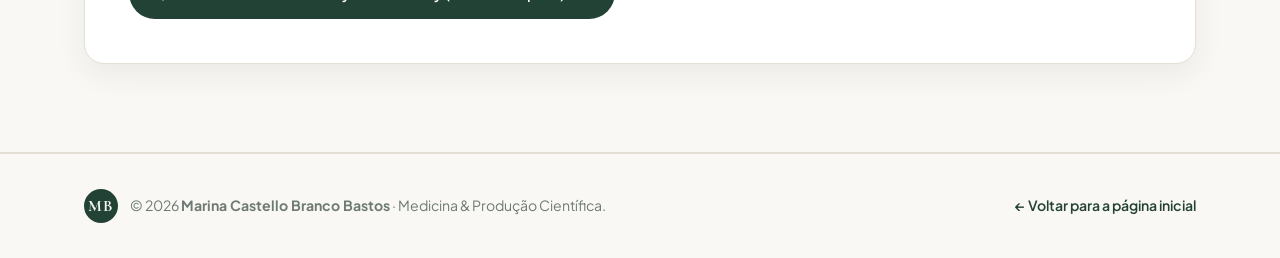
==== commit 11832c54: "Converte todos os textos do site para primeira pessoa" ====
--- a/indicacoes.html
+++ b/indicacoes.html
@@ -10,7 +10,7 @@
   <link rel="preconnect" href="https://fonts.gstatic.com" crossorigin>
   <link href="https://fonts.googleapis.com/css2?family=Cormorant+Garamond:ital,wght@0,500;0,600;0,700;1,400;1,600&family=Plus+Jakarta+Sans:wght@400;500;600;700&family=Source+Serif+4:ital,opsz,wght@0,8..60,400;0,8..60,600;1,8..60,400&display=swap" rel="stylesheet">
 
-  <link rel="stylesheet" href="styles.css?v=20261112c" />
+  <link rel="stylesheet" href="styles.css?v=20261112d" />
 </head>
 <body>
 
@@ -71,7 +71,7 @@
     </div>
   </footer>
 
-  <script src="dados.js?v=20261112c"></script>
-  <script src="script.js?v=20261112c"></script>
+  <script src="dados.js?v=20261112d"></script>
+  <script src="script.js?v=20261112d"></script>
 </body>
 </html>
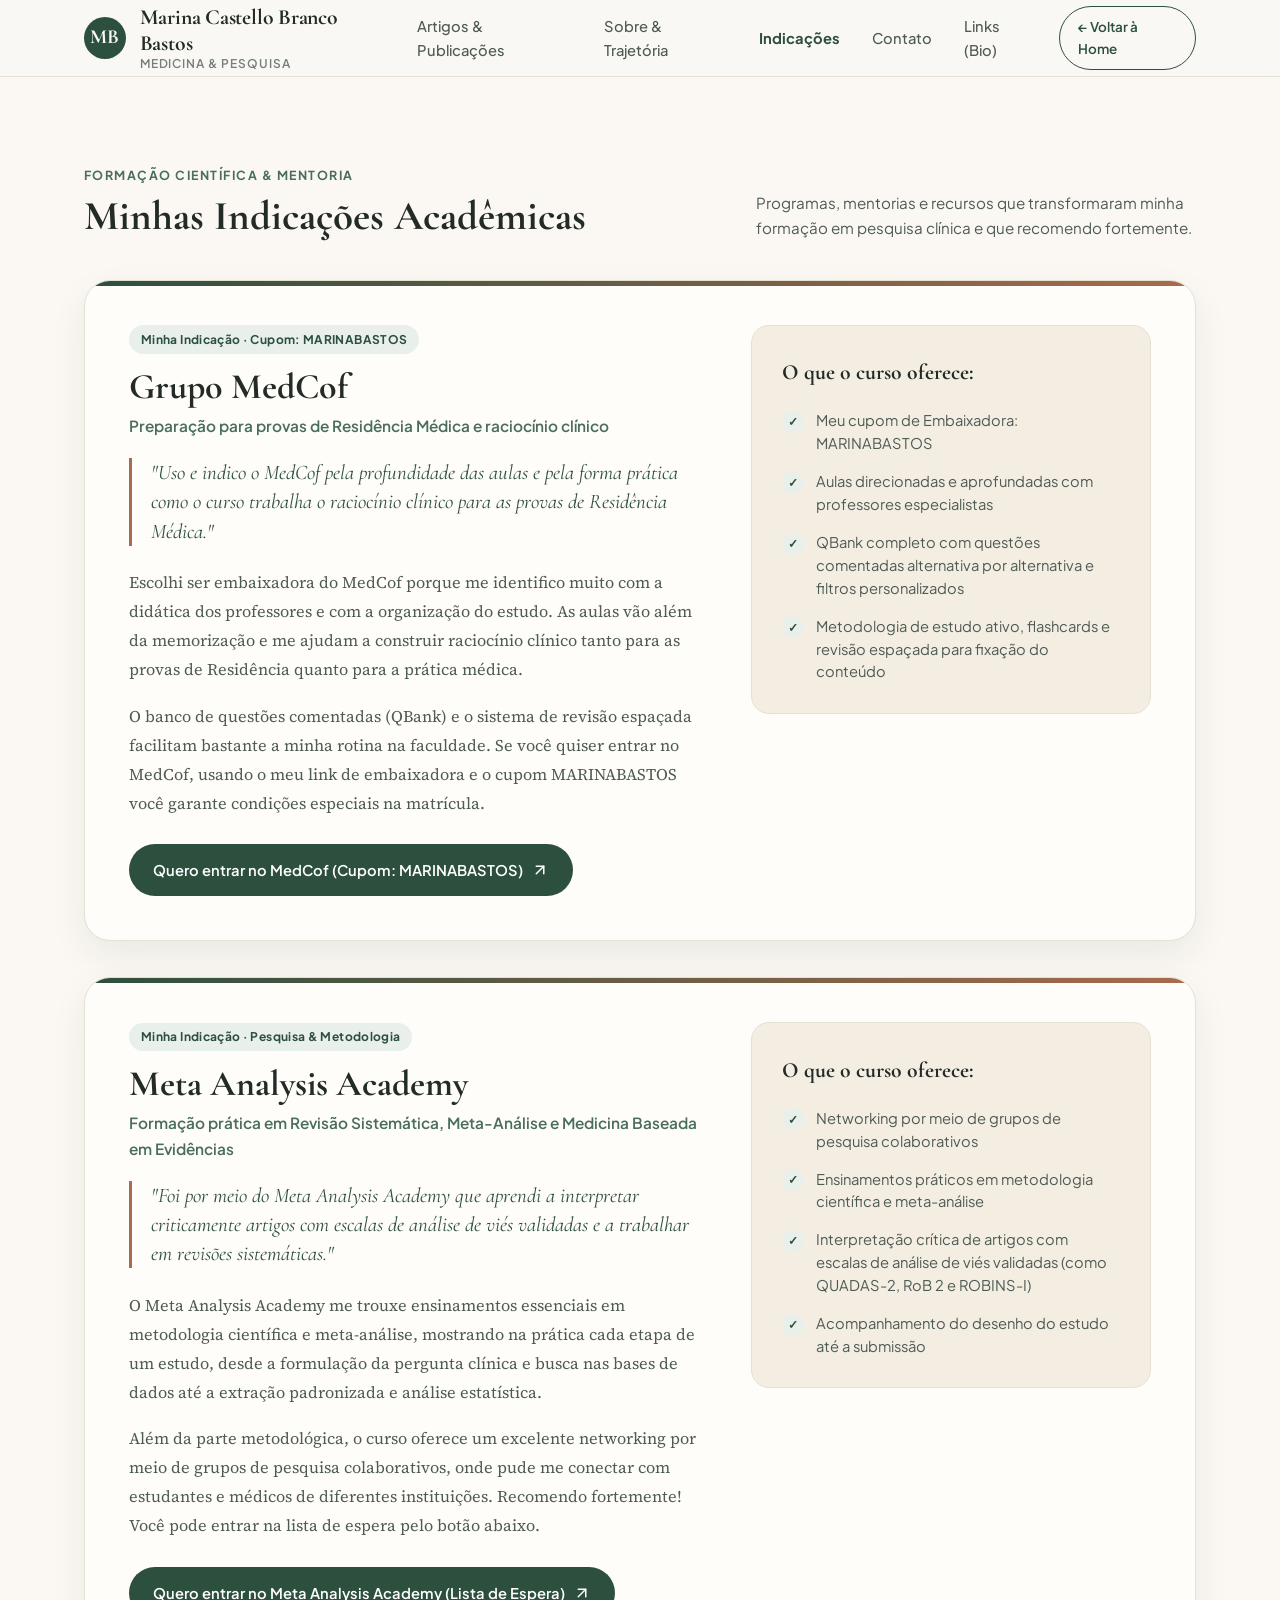
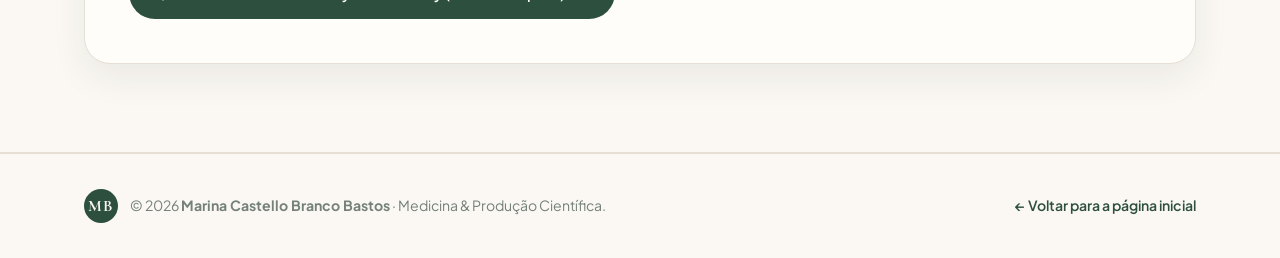
==== commit c2ab1c71: "Aplica design humanizado: foto de perfil no Hero, carta Sobre Mim com assinatura manuscrita e paleta" ====
--- a/indicacoes.html
+++ b/indicacoes.html
@@ -10,7 +10,7 @@
   <link rel="preconnect" href="https://fonts.gstatic.com" crossorigin>
   <link href="https://fonts.googleapis.com/css2?family=Cormorant+Garamond:ital,wght@0,500;0,600;0,700;1,400;1,600&family=Plus+Jakarta+Sans:wght@400;500;600;700&family=Source+Serif+4:ital,opsz,wght@0,8..60,400;0,8..60,600;1,8..60,400&display=swap" rel="stylesheet">
 
-  <link rel="stylesheet" href="styles.css?v=20261112d" />
+  <link rel="stylesheet" href="styles.css?v=20261112e" />
 </head>
 <body>
 
@@ -71,7 +71,7 @@
     </div>
   </footer>
 
-  <script src="dados.js?v=20261112d"></script>
-  <script src="script.js?v=20261112d"></script>
+  <script src="dados.js?v=20261112e"></script>
+  <script src="script.js?v=20261112e"></script>
 </body>
 </html>
--- a/styles.css
+++ b/styles.css
@@ -4,34 +4,35 @@
    ============================================================================ */
 
 :root {
-  --bg-primary: #FAF8F5;
-  --bg-secondary: #F2EFE9;
-  --bg-card: #FFFFFF;
-  --bg-accent-soft: #E9F0EC;
-
-  --text-primary: #1A2420;
-  --text-secondary: #4A5751;
-  --text-muted: #6E7B75;
-
-  --accent-primary: #234236;
-  --accent-primary-hover: #182F26;
-  --accent-sage: #3B6655;
-  --accent-bronze: #8E633D;
-
-  --border-subtle: #E3DFD7;
-  --border-strong: #CEC8BC;
-
-  --shadow-sm: 0 2px 8px rgba(26, 36, 32, 0.04);
-  --shadow-md: 0 10px 30px rgba(26, 36, 32, 0.07);
-  --shadow-lg: 0 20px 50px rgba(26, 36, 32, 0.12);
+  --bg-primary: #FBF8F3;
+  --bg-secondary: #F3EDE2;
+  --bg-card: #FFFDF9;
+  --bg-accent-soft: #E9F0EB;
+
+  --text-primary: #222B26;
+  --text-secondary: #4E5B54;
+  --text-muted: #748079;
+
+  --accent-primary: #2D4F3E;
+  --accent-primary-hover: #213B2E;
+  --accent-sage: #496E5B;
+  --accent-bronze: #A86B4C;
+
+  --border-subtle: #E6DFD3;
+  --border-strong: #D4CBB9;
+
+  --shadow-sm: 0 4px 14px rgba(34, 43, 38, 0.04);
+  --shadow-md: 0 14px 36px rgba(34, 43, 38, 0.07);
+  --shadow-lg: 0 24px 56px rgba(34, 43, 38, 0.12);
 
   --font-display: 'Cormorant Garamond', Georgia, serif;
   --font-serif: 'Source Serif 4', Georgia, serif;
   --font-sans: 'Plus Jakarta Sans', -apple-system, BlinkMacSystemFont, sans-serif;
-
-  --radius-sm: 8px;
-  --radius-md: 14px;
-  --radius-lg: 20px;
+  --font-handwritten: 'Caveat', cursive;
+
+  --radius-sm: 12px;
+  --radius-md: 18px;
+  --radius-lg: 26px;
 }
 
 * {
@@ -225,6 +226,50 @@
   align-items: center;
 }
 
+.hero-profile-intro {
+  display: flex;
+  align-items: center;
+  gap: 1.15rem;
+  margin-bottom: 1.65rem;
+}
+
+.hero-avatar-ring {
+  width: 78px;
+  height: 78px;
+  border-radius: 50%;
+  padding: 3px;
+  background: linear-gradient(135deg, var(--accent-primary), var(--accent-bronze));
+  box-shadow: var(--shadow-md);
+  flex-shrink: 0;
+}
+
+.hero-avatar-img {
+  width: 100%;
+  height: 100%;
+  border-radius: 50%;
+  object-fit: cover;
+  border: 3px solid var(--bg-primary);
+  display: block;
+}
+
+.hero-profile-meta {
+  display: flex;
+  flex-direction: column;
+  align-items: flex-start;
+  gap: 0.35rem;
+}
+
+.hero-profile-meta .eyebrow-badge {
+  margin-bottom: 0;
+}
+
+.hero-location-tag {
+  font-size: 0.82rem;
+  color: var(--text-muted);
+  font-weight: 500;
+  padding-left: 0.3rem;
+}
+
 .eyebrow-badge {
   display: inline-flex;
   align-items: center;
@@ -623,9 +668,59 @@
 
 .about-grid {
   display: grid;
-  grid-template-columns: 1.1fr 0.9fr;
-  gap: 3.5rem;
+  grid-template-columns: 1.12fr 0.88fr;
+  gap: 2.75rem;
   align-items: start;
+}
+
+.about-letter-card {
+  background-color: var(--bg-card);
+  border: 1px solid var(--border-subtle);
+  border-radius: var(--radius-lg);
+  padding: 2.5rem;
+  box-shadow: var(--shadow-md);
+  position: relative;
+}
+
+.letter-header {
+  display: flex;
+  align-items: center;
+  gap: 1.1rem;
+  margin-bottom: 1.25rem;
+}
+
+.letter-avatar {
+  width: 64px;
+  height: 64px;
+  border-radius: 50%;
+  object-fit: cover;
+  border: 2px solid var(--accent-bronze);
+  box-shadow: var(--shadow-sm);
+  flex-shrink: 0;
+}
+
+.letter-signature-block {
+  display: flex;
+  flex-direction: column;
+  margin: 1.5rem 0 1.75rem;
+  padding-top: 1rem;
+  border-top: 1px dashed var(--border-strong);
+}
+
+.letter-warm-regards {
+  font-family: var(--font-serif);
+  font-style: italic;
+  font-size: 0.95rem;
+  color: var(--text-muted);
+  margin-bottom: 0.15rem;
+}
+
+.handwritten-signature {
+  font-family: var(--font-handwritten);
+  font-size: 2.05rem;
+  font-weight: 600;
+  color: var(--accent-primary);
+  line-height: 1.15;
 }
 
 .editorial-quote {
